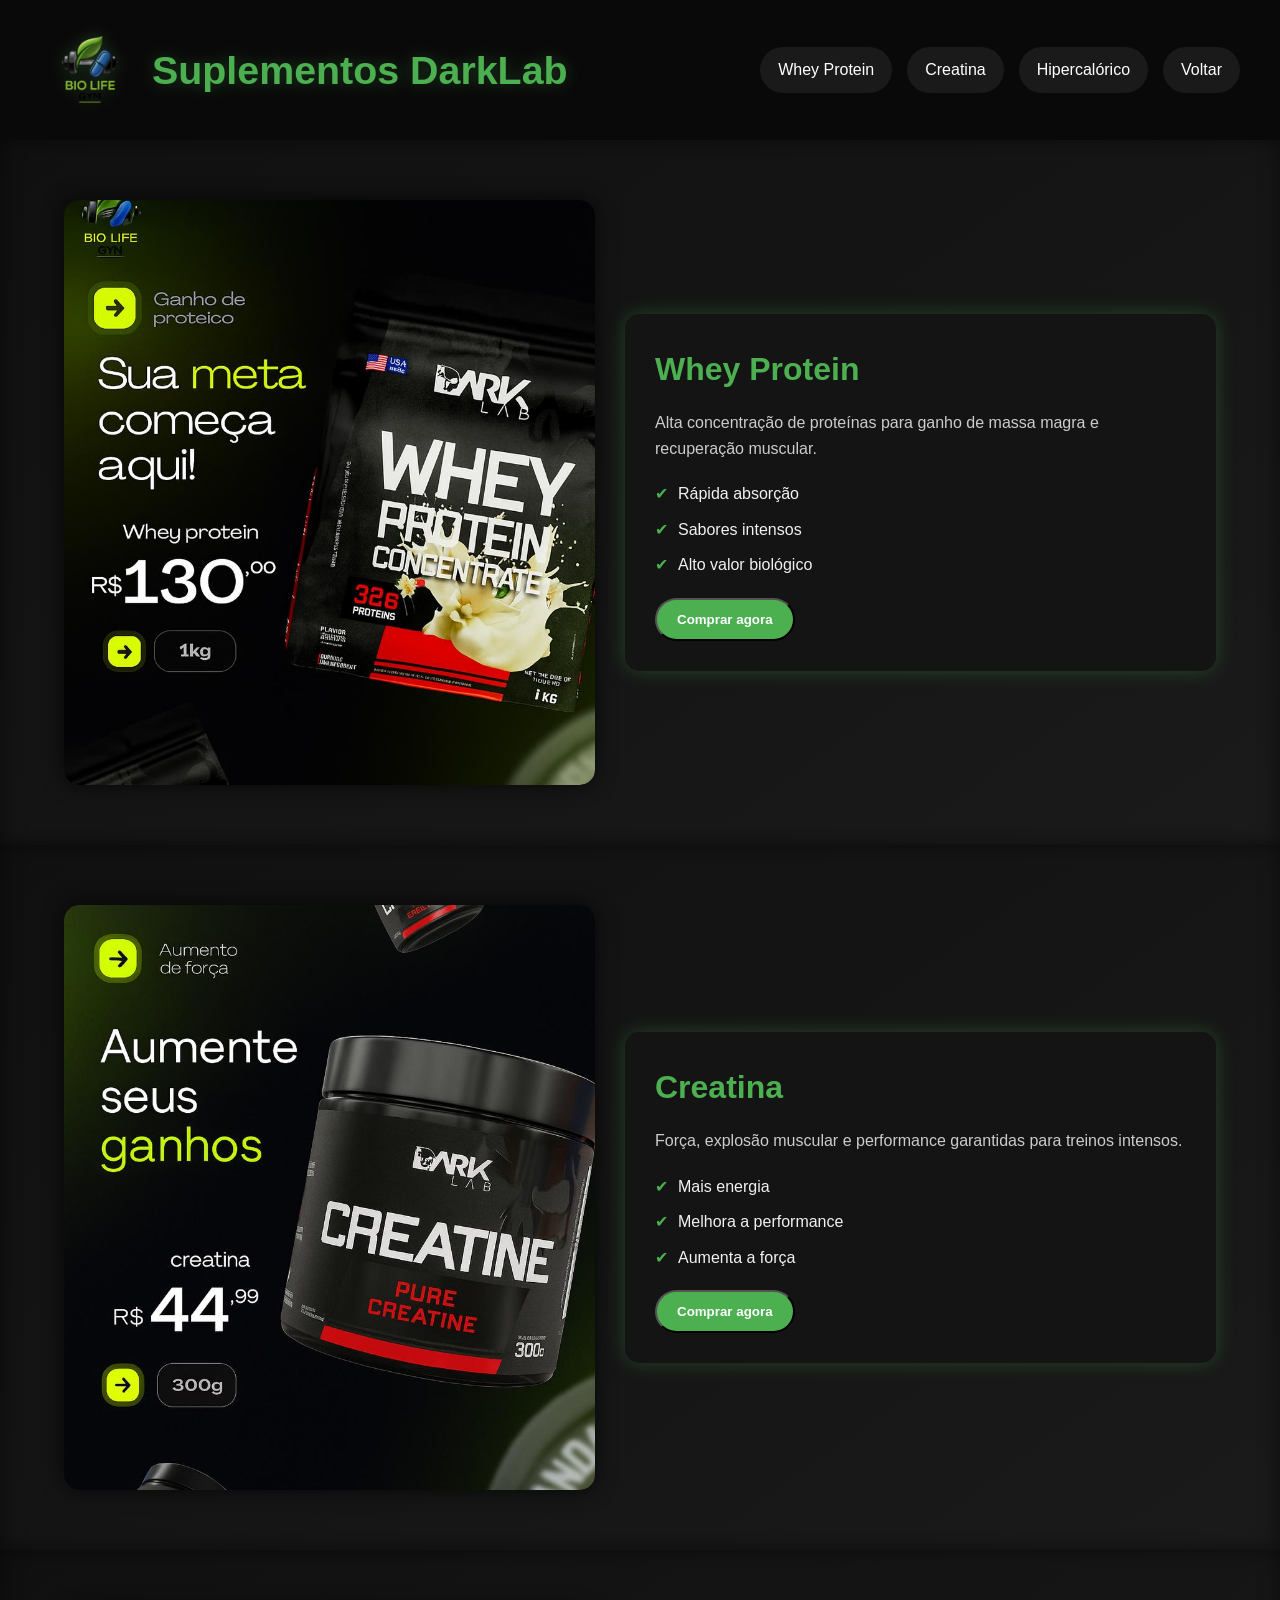
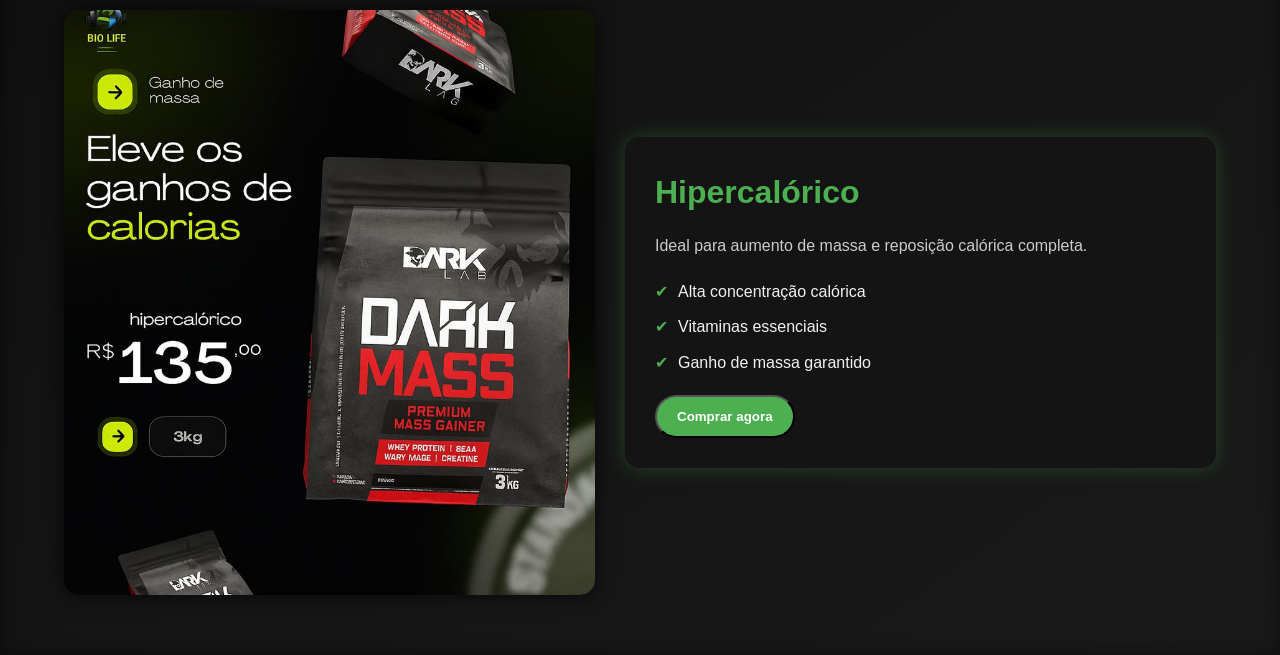
==== darklab.html @ dbda3864 "corrigindo pix" ====
<!DOCTYPE html>
<html lang="pt-BR">
<head>
  <meta charset="UTF-8">
  <meta name="viewport" content="width=device-width, initial-scale=1.0">
  <title>Suplementos DarkLab</title>
  <link rel="stylesheet" href="style.css">
  <link href="assets/img/logo.png" rel="icon" type="image/png">
  <style>
    :root {
      --primary-color: #4CAF50;
      --bg-dark: #0a0a0a;
      --text-light: #f1f1f1;
      --surface-color: #101010;
      --surface-alt: #1a1a1a;
    }

    body {
      margin: 0;
      font-family: 'Segoe UI', sans-serif;
      background: var(--bg-dark);
      color: var(--text-light);
      overflow-x: hidden;
    }

    #particles {
      position: fixed;
      top: 0;
      left: 0;
      width: 100%;
      height: 100%;
      z-index: -1;
      background: var(--bg-dark);
      overflow: hidden;
    }

    .particle {
      position: absolute;
      background: rgba(76, 175, 80, 0.4);
      border-radius: 50%;
      animation: fall linear infinite;
    }

    @keyframes fall {
      from { transform: translateY(-10vh) scale(0.8); opacity: 1; }
      to { transform: translateY(110vh) scale(0.3); opacity: 0; }
    }

    .navbar {
      text-align: center;
      padding: 20px;
      background: rgba(10,10,10,0.95);
      position: sticky;
      top: 0;
      z-index: 1000;
      backdrop-filter: blur(6px);
    }

    .navbar-content {
      display: flex;
      align-items: center;
      justify-content: space-between;
      flex-wrap: wrap;
      max-width: 1200px;
      margin: 0 auto;
    }

    .logo-area {
      display: flex;
      align-items: center;
      gap: 12px;
    }

    .logo-area img {
      height: 100px;
      width: auto;
      border-radius: 8px;
      filter: drop-shadow(0 0 8px rgba(76,175,80,0.3));
    }

    .logo-area h1 {
      font-size: 2.46rem;
      color: var(--primary-color);
      margin: 0;
      filter: drop-shadow(0 0 8px rgba(76,175,80,0.3));
    }

    .nav-buttons {
      display: flex;
      justify-content: center;
      gap: 15px;
      flex-wrap: wrap;
    }

    .nav-buttons a {
      background: var(--surface-alt);
      padding: 10px 18px;
      border-radius: 25px;
      text-decoration: none;
      color: white;
      font-weight: 500;
      transition: all 0.3s;
    }

    .nav-buttons a:hover {
      background: var(--primary-color);
      transform: scale(1.1);
    }

    .category-section {
      display: flex;
      flex-wrap: wrap;
      align-items: center;
      justify-content: center;
      gap: 30px;
      padding: 60px 5%;
      background: linear-gradient(145deg, var(--surface-color), var(--surface-alt));
      box-shadow: inset 0 0 20px rgba(0,0,0,0.5);
    }

    .category-carousel {
      flex: 1;
      min-width: 300px;
      max-width: 600px;
      position: relative;
    }

    .info-panel {
      flex: 1;
      min-width: 280px;
      background: rgba(20,20,20,0.9);
      padding: 30px;
      border-radius: 15px;
      box-shadow: 0px 0px 20px rgba(76,175,80,0.3);
      transition: 0.3s;
    }

    .info-panel:hover {
      transform: scale(1.02);
      box-shadow: 0px 0px 25px rgba(76,175,80,0.5);
    }

    .info-panel h2 {
      font-size: 2rem;
      color: var(--primary-color);
      margin-bottom: 15px;
    }

    .info-panel p {
      line-height: 1.6;
      margin-bottom: 20px;
      color: #ccc;
    }

    .features {
      list-style: none;
      padding: 0;
      margin: 0 0 20px 0;
    }

    .features li {
      margin-bottom: 10px;
      display: flex;
      align-items: center;
    }

    .features li::before {
      content: "✔";
      margin-right: 10px;
      color: var(--primary-color);
    }

    .btn {
      display: inline-block;
      padding: 12px 20px;
      background: var(--primary-color);
      color: white;
      border-radius: 25px;
      text-decoration: none;
      font-weight: bold;
      transition: 0.3s;
      cursor: pointer;
    }

    .btn:hover {
      background: #3b9a43;
      transform: scale(1.05);
    }

    .carousel-container {
      position: relative;
      width: 100%;
      overflow: hidden;
      border-radius: 15px;
      box-shadow: 0px 0px 20px rgba(0,0,0,0.7);
    }

    .carousel-track {
      display: flex;
      transition: transform 0.7s ease-in-out;
    }

    .carousel-slide {
      min-width: 100%;
      flex-shrink: 0;
    }

    .carousel-slide img {
      width: 100%;
      height: 65vh;
      object-fit: cover;
      border-radius: 15px;
    }

    .carousel-button {
      position: absolute;
      top: 50%;
      transform: translateY(-50%);
      background: rgba(0,0,0,0.6);
      color: white;
      border: none;
      font-size: 2rem;
      cursor: pointer;
      padding: 10px 15px;
      border-radius: 50%;
      z-index: 10;
      transition: 0.3s;
    }

    .carousel-button:hover {
      background: var(--primary-color);
      transform: scale(1.2);
    }

    .carousel-button.prev {
      left: 15px;
    }

    .carousel-button.next {
      right: 15px;
    }
  </style>
</head>
<body>
  <div id="particles"></div>

  <header class="navbar">
    <div class="navbar-content">
      <div class="logo-area">
        <img src="assets/img/logo.png" alt="Logo DarkLab">
        <h1>Suplementos DarkLab</h1>
      </div>
      <div class="nav-buttons">
        <a href="#whey">Whey Protein</a>
        <a href="#creatina">Creatina</a>
        <a href="#hipercalorico">Hipercalórico</a>
        <a href="index.html">Voltar</a>
      </div>
    </div>
  </header>

  <!-- Whey -->
  <section id="whey" class="category-section">
    <div class="category-carousel">
      <div class="carousel-container">
        <div class="carousel-track">
          <div class="carousel-slide"><img src="assets/img/WheyDarkLab.jpeg" alt="Whey"></div>
        </div>
      </div>
    </div>
    <div class="info-panel">
      <h2>Whey Protein</h2>
      <p>Alta concentração de proteínas para ganho de massa magra e recuperação muscular.</p>
      <ul class="features">
        <li>Rápida absorção</li>
        <li>Sabores intensos</li>
        <li>Alto valor biológico</li>
      </ul>
      <button class="btn" onclick="comprar('Whey Protein DarkLab', 'assets/img/WheyDarkLab.jpeg', 130.00)">Comprar agora</button>
    </div>
  </section>

  <!-- Creatina -->
  <section id="creatina" class="category-section">
    <div class="category-carousel">
      <div class="carousel-container">
        <div class="carousel-track">
          <div class="carousel-slide"><img src="assets/img/CreatinaDarkLab.jpeg" alt="Creatina"></div>
        </div>
      </div>
    </div>
    <div class="info-panel">
      <h2>Creatina</h2>
      <p>Força, explosão muscular e performance garantidas para treinos intensos.</p>
      <ul class="features">
        <li>Mais energia</li>
        <li>Melhora a performance</li>
        <li>Aumenta a força</li>
      </ul>
      <button class="btn" onclick="comprar('Creatina DarkLab', 'assets/img/CreatinaDarkLab.jpeg', 44.99)">Comprar agora</button>
    </div>
  </section>

  <!-- Hipercalórico -->
  <section id="hipercalorico" class="category-section">
    <div class="category-carousel">
      <div class="carousel-container">
        <div class="carousel-track">
          <div class="carousel-slide"><img src="assets/img/HipercaloricoDarkLab.jpeg" alt="Hipercalórico"></div>
        </div>
      </div>
    </div>
    <div class="info-panel">
      <h2>Hipercalórico</h2>
      <p>Ideal para aumento de massa e reposição calórica completa.</p>
      <ul class="features">
        <li>Alta concentração calórica</li>
        <li>Vitaminas essenciais</li>
        <li>Ganho de massa garantido</li>
      </ul>
      <button class="btn" onclick="comprar('Hipercalórico DarkLab', 'assets/img/HipercaloricoDarkLab.jpeg', 135.00)">Comprar agora</button>
    </div>
  </section>

  <script>
    function comprar(nome, imagem, preco) {
      const produto = { nome, imagem, preco };
      localStorage.setItem('produtoSelecionado', JSON.stringify(produto));
      window.location.href = 'pagamento.html';
    }
  </script>
</body>
</html>
---- style.css ----
/* CSS Reset and Base Styles */
* {
    margin: 0;
    padding: 0;
    box-sizing: border-box;
}

html {
    scroll-behavior: smooth;
}

:root {
    /* Light Theme Colors */
    --primary-color: #4CAF50;
    --primary-dark: #45A049;
    --secondary-color: #81C784;
    --accent-color: #FFC107;
    --bg-color: #ffffff;
    --surface-color: #f8f9fa;
    --text-primary: #212529;
    --text-secondary: #6c757d;
    --border-color: #e9ecef;
    --shadow-color: rgba(0, 0, 0, 0.1);
    --header-bg: rgba(255, 255, 255, 0.95);

    /* Transitions */
    --transition-fast: 0.2s ease;
    --transition-normal: 0.3s ease;
    --transition-slow: 0.5s ease;

    /* Spacing */
    --spacing-xs: 0.5rem;
    --spacing-sm: 1rem;
    --spacing-md: 1.5rem;
    --spacing-lg: 2rem;
    --spacing-xl: 3rem;
    --spacing-xxl: 4rem;
}

/* Dark Theme Overrides */
[data-theme="dark"] {
    --primary-color: #66BB6A;
    --primary-dark: #4CAF50;
    --secondary-color: #A5D6A7;
    --accent-color: #FFD54F;
    --bg-color: #121212;
    --surface-color: #1e1e1e;
    --text-primary: #ffffff;
    --text-secondary: #b3b3b3;
    --border-color: #333333;
    --shadow-color: rgba(0, 0, 0, 0.3);
    --header-bg: rgba(18, 18, 18, 0.95);
}

/* Tema automático SOMENTE se o usuário não tiver escolhido manualmente */
:root:not([data-theme]) {
    color-scheme: light;
}

@media (prefers-color-scheme: dark) {
    :root:not([data-theme]) {
        --primary-color: #66BB6A;
        --primary-dark: #4CAF50;
        --secondary-color: #A5D6A7;
        --accent-color: #FFD54F;
        --bg-color: #121212;
        --surface-color: #1e1e1e;
        --text-primary: #ffffff;
        --text-secondary: #b3b3b3;
        --border-color: #333333;
        --shadow-color: rgba(0, 0, 0, 0.3);
        --header-bg: rgba(18, 18, 18, 0.95);
        color-scheme: dark;
    }
}



body {
    font-family: 'Poppins', sans-serif;
    line-height: 1.6;
    color: var(--text-primary);
    background-color: var(--bg-color);
    transition: background-color var(--transition-normal), color var(--transition-normal);
}

.container {
    max-width: 1200px;
    margin: 0 auto;
    padding: 0 var(--spacing-md);
}

/* --- (todo o resto do seu CSS continua igual, usando as variáveis de cor) --- */


/* Header Styles */
.header {
    position: fixed;
    top: 0;
    left: 0;
    right: 0;
    z-index: 1000;
    background: var(--header-bg);
    backdrop-filter: blur(10px);
    border-bottom: 1px solid var(--border-color);
    transition: all var(--transition-normal);
}

.nav-container {
    display: flex;
    justify-content: space-between;
    align-items: center;
    padding: var(--spacing-sm) var(--spacing-md);
    max-width: 1200px;
    margin: 0 auto;
}

.logo {
    display: flex;
    align-items: center;
    gap: 8px; /* Espaço entre logo e texto */
}

.logo-img {
    height: 90px; /* Ajuste o tamanho da logo */
    width: auto;
    filter: drop-shadow(0 0 8px rgba(76,175,80,0.3));
}


.logo-text {
    font-size: 1.8rem;
    font-weight: 700;
    color: var(--primary-color);
    text-decoration: none;
    filter: drop-shadow(0 0 8px rgba(76,175,80,0.3));
}

.nav-menu {
    display: flex;
    list-style: none;
    gap: var(--spacing-lg);
}

.cta-button {
    background: var(--primary-color);
    color: white;
    border: none;
    padding: var(--spacing-md) var(--spacing-xl);
    border-radius: 5px;
    cursor: pointer;
    transition: all var(--transition-fast);
    text-decoration: none;
    font-weight: 500;
    filter: drop-shadow(0 0 8px rgba(76,175,80,0.3));
}

.nav-link {
    text-decoration: none;
    color: var(--text-primary);
    font-weight: 500;
    transition: color var(--transition-fast);
    position: relative;
}

.nav-link:hover {
    color: var(--primary-color);
}

.nav-link::after {
    content: '';
    position: absolute;
    bottom: -4px;
    left: 0;
    width: 0;
    height: 2px;
    background: var(--primary-color);
    transition: width var(--transition-fast);
}

.nav-link:hover::after {
    width: 100%;
}

.nav-controls {
    display: flex;
    align-items: center;
    gap: var(--spacing-sm);
}

.theme-toggle {
    background: none;
    border: 2px solid var(--border-color);
    border-radius: 50%;
    width: 40px;
    height: 40px;
    cursor: pointer;
    display: flex;
    align-items: center;
    justify-content: center;
    transition: all var(--transition-fast);
}

.theme-toggle:hover {
    border-color: var(--primary-color);
    transform: scale(1.1);
}

.theme-icon {
    font-size: 0.950rem;
    transition: transform var(--transition-fast);
}

.hamburger {
    display: none;
    flex-direction: column;
    background: none;
    border: none;
    cursor: pointer;
    padding: var(--spacing-xs);
}

.hamburger span {
    width: 25px;
    height: 3px;
    background: var(--text-primary);
    margin: 2px 0;
    transition: all var(--transition-fast);
}

/* Hero and Carousel Styles */
.hero {
    margin-top: 80px;
    height: 90vh;
    position: relative;
    overflow: hidden;
}

.carousel {
    position: relative;
    width: 100%;
    height: 100%;
    overflow: hidden;
    touch-action: pan-y;
}

.carousel-container {
  width: 100%;
  height: 100%;
  overflow: hidden;
  position: relative;
}

.carousel-track {
  display: flex;
  width: 100%;
  height: 100%;
  transition: transform 0.8s ease-in-out;
  align-items: stretch;
}

.carousel-slide {
  min-width: 100%;
  height: auto;
  flex-shrink: 0;
  position: relative;
  opacity: 1; /* 🔥 deixa todos visíveis */
  margin: 0;
}

.carousel-slide img {
  width: 100%;
  height: 100%;
  object-fit: cover;
  transition: transform 1s ease;
  display: block;
}

/* Zoom leve no slide ativo */
.carousel-slide.active img {
  transform: scale(1.05);
}



.carousel-slide.active {
    opacity: 1;
}

.carousel-slide img {
    width: 100%;
    height: 100%;
    object-fit: cover;
}

.carousel-content {
    position: absolute;
    top: 50%;
    left: 50%;
    transform: translate(-50%, -50%);
    text-align: center;
    color: white;
    z-index: 2;
    max-width: 600px;
    padding: var(--spacing-md);
}

.carousel-content::before {
    content: '';
    position: absolute;
    top: -20px;
    left: -20px;
    right: -20px;
    bottom: -20px;
    background: rgba(0, 0, 0, 0.4);
    border-radius: 20px;
    z-index: -1;
}

.carousel-content h1 {
    font-size: 3rem;
    font-weight: 700;
    margin-bottom: var(--spacing-md);
    text-shadow: 2px 2px 4px rgba(0, 0, 0, 0.5);
}

.carousel-content p {
    font-size: 1.2rem;
    margin-bottom: var(--spacing-lg);
    text-shadow: 1px 1px 2px rgba(0, 0, 0, 0.5);
}

.cta-button {
    background: var(--primary-color);
    color: white;
    border: none;
    padding: var(--spacing-md) var(--spacing-xl);
    font-size: 1.1rem;
    font-weight: 600;
    border-radius: 50px;
    cursor: pointer;
    transition: all var(--transition-fast);
    text-transform: uppercase;
    letter-spacing: 0.5px;
}

.cta-button:hover {
    background: var(--primary-dark);
    transform: translateY(-2px);
    box-shadow: 0 8px 20px rgba(76, 175, 80, 0.3);
}

.carousel-button {
    position: absolute;
    top: 50%;
    transform: translateY(-50%);
    background: rgba(255, 255, 255, 0.2);
    color: white;
    border: none;
    width: 50px;
    height: 50px;
    border-radius: 50%;
    font-size: 1.5rem;
    cursor: pointer;
    transition: all var(--transition-fast);
    backdrop-filter: blur(10px);
}

.carousel-button:hover {
    background: rgba(255, 255, 255, 0.3);
    transform: translateY(-50%) scale(1.1);
}

.carousel-button.prev {
    left: var(--spacing-lg);
}

.carousel-button.next {
    right: var(--spacing-lg);
}

.carousel-indicators {
    position: absolute;
    bottom: var(--spacing-lg);
    left: 50%;
    transform: translateX(-50%);
    display: flex;
    gap: var(--spacing-sm);
}

.indicator {
    width: 12px;
    height: 12px;
    border-radius: 50%;
    background: rgba(255, 255, 255, 0.5);
    cursor: pointer;
    transition: all var(--transition-fast);
}

.indicator.active {
    background: white;
    transform: scale(1.2);
}

/* Section Styles */
section {
    padding: var(--spacing-xxl) 0;
}

.section-title {
    text-align: center;
    font-size: 2.5rem;
    font-weight: 700;
    margin-bottom: var(--spacing-xl);
    color: var(--text-primary);
    position: relative;
}

.section-title::after {
    content: '';
    position: absolute;
    bottom: -10px;
    left: 50%;
    transform: translateX(-50%);
    width: 80px;
    height: 4px;
    background: var(--primary-color);
    border-radius: 2px;
}

/* About Section */
.about {
    background: var(--surface-color);
}

.about-grid {
    display: grid;
    grid-template-columns: 1fr 1fr;
    gap: var(--spacing-xl);
}

.about-card {
    background: var(--bg-color);
    padding: var(--spacing-xl);
    border-radius: 15px;
    box-shadow: 0 5px 20px var(--shadow-color);
    transition: transform var(--transition-normal);
}

.about-card:hover {
    transform: translateY(-5px);
}

.about-card h3 {
    font-size: 1.5rem;
    font-weight: 600;
    margin-bottom: var(--spacing-md);
    color: var(--primary-color);
}

.about-card p {
    margin-bottom: var(--spacing-md);
    color: var(--text-secondary);
    line-height: 1.8;
}

.about-card ul {
    list-style: none;
}

.about-card li {
    margin-bottom: var(--spacing-xs);
    color: var(--text-secondary);
}

/* Products Section */
.products-grid {
    display: grid;
    grid-template-columns: repeat(auto-fit, minmax(280px, 1fr));
    gap: var(--spacing-lg);
}

.product-card {
    background: var(--surface-color);
    border-radius: 15px;
    overflow: hidden;
    box-shadow: 0 5px 20px var(--shadow-color);
    transition: all var(--transition-normal);
}

.product-card:hover {
    transform: translateY(-10px);
    box-shadow: 0 15px 40px var(--shadow-color);
}

.product-image {
    position: relative;
    height: 200px;
    overflow: hidden;
}

.product-image img {
    width: 100%;
    height: 100%;
    object-fit: cover;
    transition: transform var(--transition-normal);
}

.product-card:hover .product-image img {
    transform: scale(1.05);
}

.product-info {
    padding: var(--spacing-md);
}

.product-info h3 {
    font-size: 1.3rem;
    font-weight: 600;
    margin-bottom: var(--spacing-sm);
    color: var(--text-primary);
}

.product-info p {
    color: var(--text-secondary);
    margin-bottom: var(--spacing-md);
    line-height: 1.6;
}

.product-price {
    font-size: 1.4rem;
    font-weight: 700;
    color: var(--primary-color);
    margin-bottom: var(--spacing-md);
}

.product-button {
    display: inline-block;
    padding: 10px 20px;
    background-color: var(--primary-color);
    color: #fff;
    border: none;
    border-radius: 5px;
    text-decoration: none;
    text-align: center;
    transition: background-color 0.3s ease;
}

.product-button:hover {
    background-color: var(--primary-color-dark);
}

/* Contact Section */
.contact {
    background: var(--surface-color);
}

.contact-content {
    display: grid;
    grid-template-columns: 1fr 1fr;
    gap: var(--spacing-xl);
    align-items: start;
}

.contact-info h3,
.social-links h3 {
    font-size: 1.5rem;
    font-weight: 600;
    margin-bottom: var(--spacing-md);
    color: var(--primary-color);
}

.contact-info p {
    color: var(--text-secondary);
    margin-bottom: var(--spacing-lg);
    line-height: 1.8;
}

.contact-methods {
    display: flex;
    flex-direction: column;
    gap: var(--spacing-md);
}

.contact-method {
    display: flex;
    align-items: center;
    gap: var(--spacing-sm);
    padding: var(--spacing-sm);
    background: var(--bg-color);
    border-radius: 8px;
    border: 1px solid var(--border-color);
}

.contact-icon {
    font-size: 1.2rem;
}

.social-icons {
    display: flex;
    flex-direction: column;
    gap: var(--spacing-md);
}

.social-link {
    display: flex;
    align-items: center;
    gap: var(--spacing-sm);
    padding: var(--spacing-md);
    background: var(--bg-color);
    border-radius: 10px;
    text-decoration: none;
    color: var(--text-primary);
    border: 1px solid var(--border-color);
    transition: all var(--transition-fast);
}

.social-link:hover {
    transform: translateX(5px);
    box-shadow: 0 5px 15px var(--shadow-color);
}

.social-link.whatsapp:hover {
    border-color: #25D366;
    background: rgba(37, 211, 102, 0.1);
}

.social-link.instagram:hover {
    border-color: #E4405F;
    background: rgba(228, 64, 95, 0.1);
}

.social-link.facebook:hover {
    border-color: #1877F2;
    background: rgba(24, 119, 242, 0.1);
}

.social-icon {
    font-size: 1.5rem;
}

/* Footer */
.footer {
    background: var(--text-primary);
    color: var(--bg-color);
    padding: var(--spacing-xl) 0 var(--spacing-md) 0;
}

.footer-content {
    display: grid;
    grid-template-columns: 1fr 1fr;
    gap: var(--spacing-xl);
    margin-bottom: var(--spacing-lg);
}

.footer-brand .logo-text {
    color: var(--primary-color);
    font-size: 1.5rem;
    margin-bottom: var(--spacing-sm);
    display: block;
}

.footer-brand p {
    color: #b3b3b3;
    line-height: 1.6;
}

.footer-links {
    display: grid;
    grid-template-columns: 1fr 1fr;
    gap: var(--spacing-lg);
}

.footer-column h4 {
    font-weight: 600;
    margin-bottom: var(--spacing-md);
    color: var(--primary-color);
}

.footer-column a {
    display: block;
    color: #b3b3b3;
    text-decoration: none;
    margin-bottom: var(--spacing-xs);
    transition: color var(--transition-fast);
}

.footer-column a:hover {
    color: var(--primary-color);
}

.footer-bottom {
    border-top: 1px solid #333;
    padding-top: var(--spacing-md);
    text-align: center;
    color: #b3b3b3;
}

/* Responsive Design */
@media (max-width: 768px) {
    .nav-menu {
        position: fixed;
        top: 80px;
        left: -100%;
        width: 100%;
        height: calc(100vh - 80px);
        background: var(--header-bg);
        flex-direction: column;
        justify-content: flex-start;
        align-items: center;
        padding-top: var(--spacing-xl);
        transition: left var(--transition-normal);
        backdrop-filter: blur(10px);
    }

    .nav-menu.active {
        left: 0;
    }

    .hamburger {
        display: flex;
    }

    .hamburger.active span:nth-child(1) {
        transform: rotate(45deg) translate(5px, 5px);
    }

    .hamburger.active span:nth-child(2) {
        opacity: 0;
    }

    .hamburger.active span:nth-child(3) {
        transform: rotate(-45deg) translate(7px, -6px);
    }

    .carousel-content h1 {
        font-size: 2rem;
    }

    .carousel-content p {
        font-size: 1rem;
    }

    .carousel-button {
        width: 40px;
        height: 40px;
        font-size: 1.2rem;
    }

    .carousel-button.prev {
        left: var(--spacing-sm);
    }

    .carousel-button.next {
        right: var(--spacing-sm);
    }

    .about-grid {
        grid-template-columns: 1fr;
        gap: var(--spacing-lg);
    }

    .contact-content {
        grid-template-columns: 1fr;
        gap: var(--spacing-lg);
    }

    .footer-content {
        grid-template-columns: 1fr;
        text-align: center;
    }

    .footer-links {
        grid-template-columns: 1fr 1fr;
    }

    .social-icons {
        flex-direction: row;
        flex-wrap: wrap;
        justify-content: center;
    }

    .section-title {
        font-size: 2rem;
    }
}

@media (max-width: 480px) {
    .products-grid {
        grid-template-columns: 1fr;
    }

    .carousel-content h1 {
        font-size: 1.5rem;
    }

    .nav-container {
        padding: var(--spacing-sm);
    }

    .logo-text {
        font-size: 1.5rem;
    }

    .hero {
        height: 70vh;
    }

    section {
        padding: var(--spacing-lg) 0;
    }

    .footer-links {
        grid-template-columns: 1fr;
        text-align: center;
    }
}

/* Smooth Scrolling */
html {
    scroll-behavior: smooth;
}

/* Custom Scrollbar */
::-webkit-scrollbar {
    width: 8px;
}

::-webkit-scrollbar-track {
    background: var(--surface-color);
}

::-webkit-scrollbar-thumb {
    background: var(--primary-color);
    border-radius: 4px;
}

::-webkit-scrollbar-thumb:hover {
    background: var(--primary-dark);
}

/* Animation Classes */
.fade-in {
    opacity: 0;
    transform: translateY(30px);
    transition: all var(--transition-slow);
}

.fade-in.visible {
    opacity: 1;
    transform: translateY(0);
}

/* Loading Animation */
@keyframes pulse {
    0%, 100% {
        opacity: 1;
    }
    50% {
        opacity: 0.5;
    }
}

.loading {
    animation: pulse 2s cubic-bezier(0.4, 0, 0.6, 1) infinite;
}

/* High Contrast Mode Support */
@media (prefers-contrast: high) {
    :root {
        --shadow-color: rgba(0, 0, 0, 0.3);
        --border-color: #666666;
    }
    
    [data-theme="dark"] {
        --shadow-color: rgba(255, 255, 255, 0.2);
        --border-color: #999999;
    }
}

/* Reduced Motion Support */
@media (prefers-reduced-motion: reduce) {
    *,
    *::before,
    *::after {
        animation-duration: 0.01ms !important;
        animation-iteration-count: 1 !important;
        transition-duration: 0.01ms !important;
    }
    
    html {
        scroll-behavior: auto;
    }
}

.product-button.disabled {
  background-color: #555;
  cursor: not-allowed;
  opacity: 0.7;
  border: none;
}

.product-button.disabled:hover {
  transform: none;
  background-color: #555;
}

/* ===== MATRIX BACKGROUND ===== */
#loader {
    position: fixed;
    inset: 0;
    background: black;
    z-index: 9999;
    overflow: hidden;
    display: flex;
    align-items: center;
    justify-content: center;
}

/* canvas full */
#matrix {
    position: absolute;
    width: 100%;
    height: 100%;
    z-index: 1;
}

/* conteúdo acima */
.loader-content {
    position: relative;
    z-index: 2;
    text-align: center;
    color: #00ff88;
    font-family: monospace;
}

/* glitch mais pesado */
.loader-title {
    font-size: 2rem;
    margin-bottom: 10px;
    animation: glitch 0.4s infinite;
}

@keyframes glitch {
    0% { transform: translate(0); }
    25% { transform: translate(2px, -2px); }
    50% { transform: translate(-2px, 2px); }
    75% { transform: translate(2px, 2px); }
    100% { transform: translate(0); }
}

.loader-logo {
    width: 130px;
    height: 130px;
    margin-bottom: 10px;
    filter: drop-shadow(0 0 10px #02d371);
}

.loader-bar {
    width: 220px;
    height: 4px;
    background: #111;
    margin: 10px auto;
}

.loader-progress {
    height: 100%;
    width: 0%;
    background: #02552e;
    box-shadow: 0 0 10px #003f22;
}

#loader-percent {
    font-size: 1rem;
}

.loader-sub {
    font-size: 0.8rem;
    opacity: 0.7;
    margin-top: 5px;
}

/* scan line */
#loader::after {
    content: '';
    position: absolute;
    width: 100%;
    height: 2px;
    background: #028347;
    top: 0;
    animation: scan 2s linear infinite;
}

@keyframes scan {
    0% { top: 0; }
    100% { top: 100%; }
}

#loader.hidden {
    opacity: 0;
    visibility: hidden;
    transition: 0.8s;
}


.page-transition.active {
    opacity: 1;
}

/* container da transição */


.page-slide.active {
    transform: translateX(0%);
}
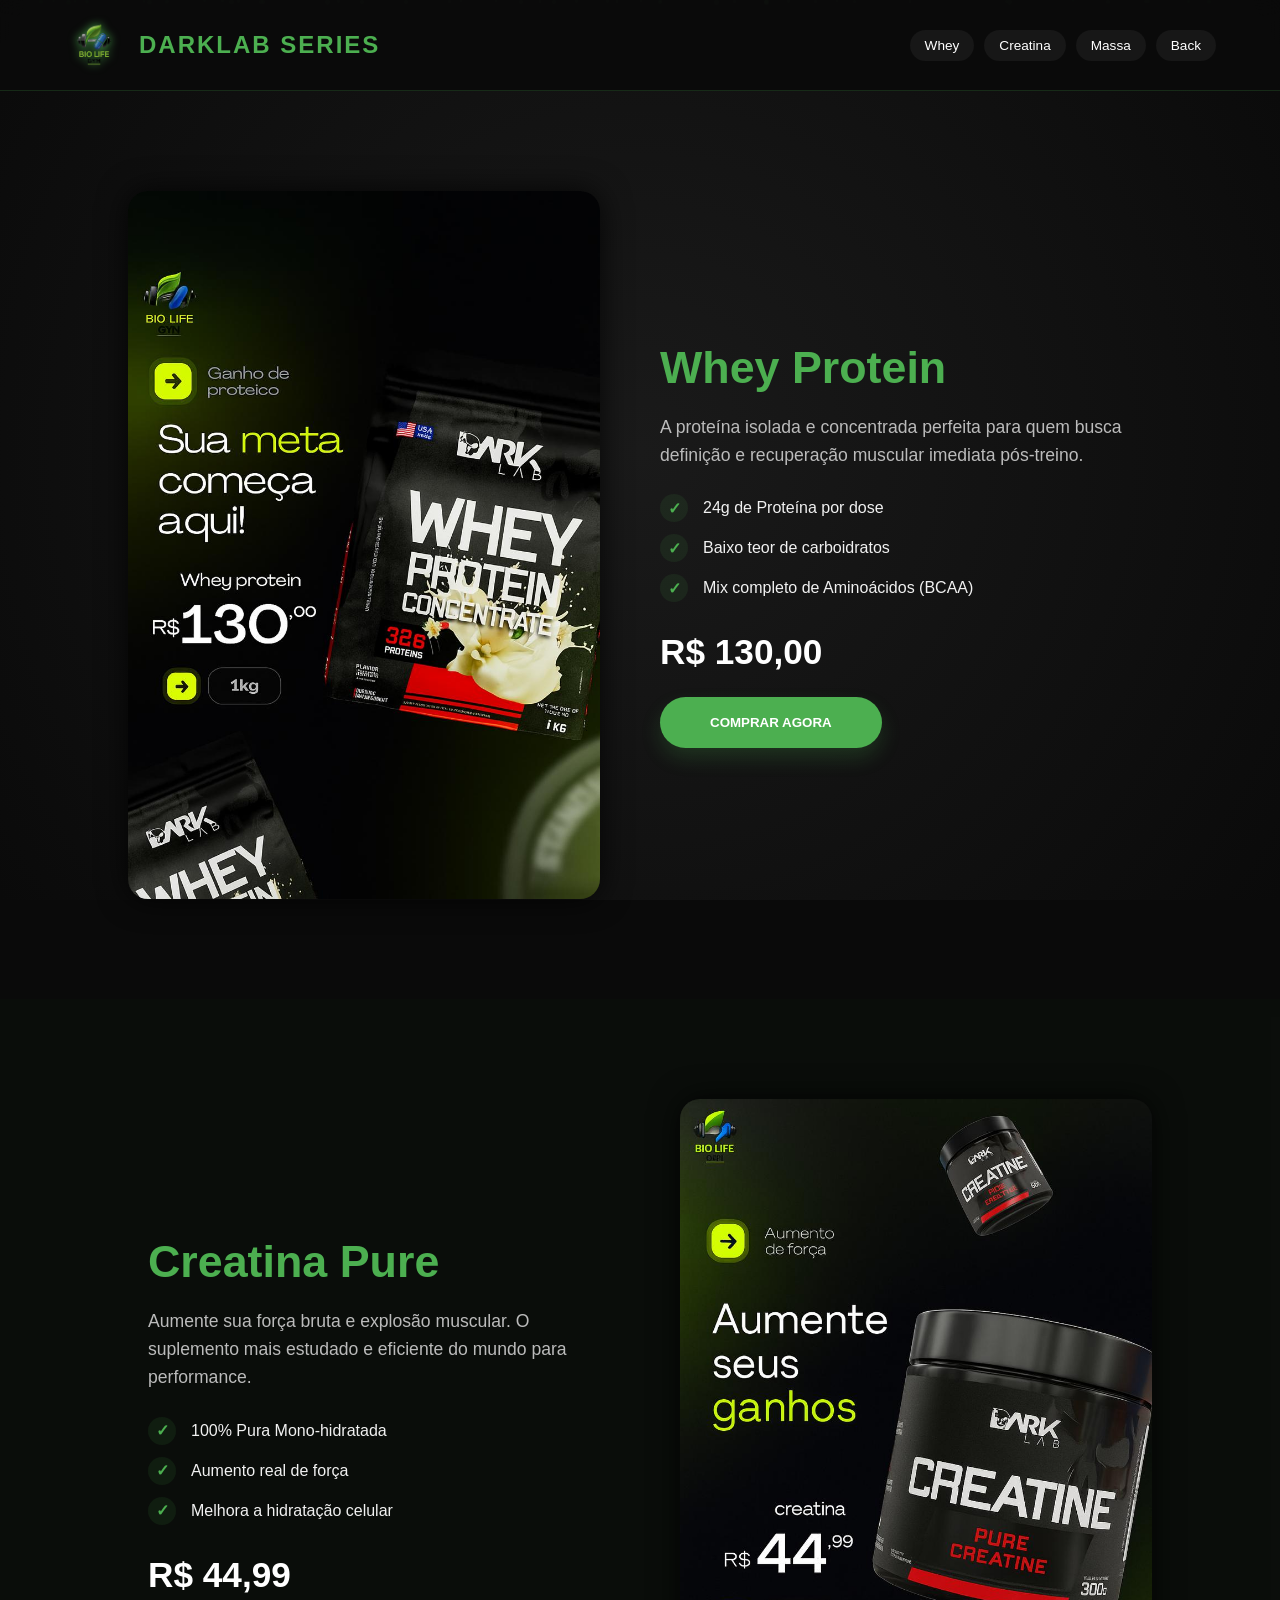
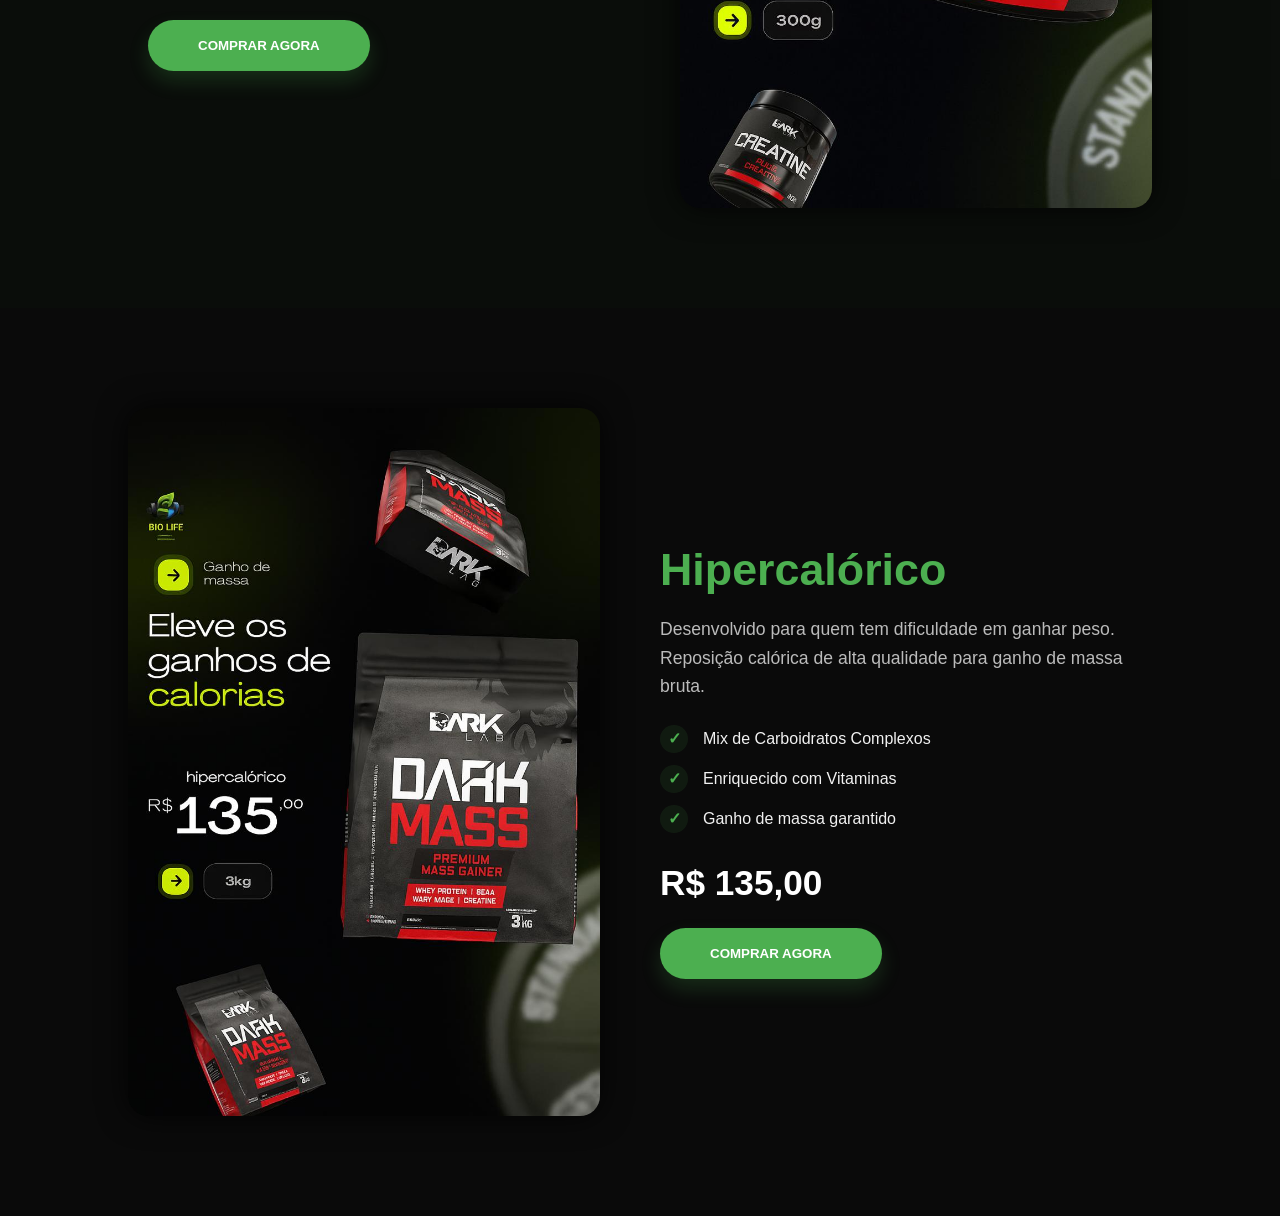
==== commit 013e834b: "qrcodes-fix" ====
--- a/darklab.html
+++ b/darklab.html
@@ -3,8 +3,7 @@
 <head>
   <meta charset="UTF-8">
   <meta name="viewport" content="width=device-width, initial-scale=1.0">
-  <title>Suplementos DarkLab</title>
-  <link rel="stylesheet" href="style.css">
+  <title>Suplementos DarkLab | BioLife</title>
   <link href="assets/img/logo.png" rel="icon" type="image/png">
   <style>
     :root {
@@ -15,52 +14,54 @@
       --surface-alt: #1a1a1a;
     }
 
+    * { margin: 0; padding: 0; box-sizing: border-box; }
+
     body {
-      margin: 0;
-      font-family: 'Segoe UI', sans-serif;
+      font-family: 'Segoe UI', Arial, sans-serif;
       background: var(--bg-dark);
       color: var(--text-light);
       overflow-x: hidden;
-    }
-
+      scroll-behavior: smooth;
+    }
+
+    /* Fundo de Partículas */
     #particles {
       position: fixed;
-      top: 0;
-      left: 0;
-      width: 100%;
-      height: 100%;
+      top: 0; left: 0;
+      width: 100%; height: 100%;
       z-index: -1;
-      background: var(--bg-dark);
-      overflow: hidden;
+      background: radial-gradient(circle at center, #1a1a1a 0%, #0a0a0a 100%);
     }
 
     .particle {
       position: absolute;
-      background: rgba(76, 175, 80, 0.4);
+      background: var(--primary-color);
       border-radius: 50%;
-      animation: fall linear infinite;
-    }
-
-    @keyframes fall {
-      from { transform: translateY(-10vh) scale(0.8); opacity: 1; }
-      to { transform: translateY(110vh) scale(0.3); opacity: 0; }
-    }
-
+      opacity: 0.3;
+      pointer-events: none;
+      animation: move linear infinite;
+    }
+
+    @keyframes move {
+      from { transform: translateY(100vh); }
+      to { transform: translateY(-10vh); }
+    }
+
+    /* Navbar - Mantendo o estilo do PC */
     .navbar {
-      text-align: center;
-      padding: 20px;
-      background: rgba(10,10,10,0.95);
+      padding: 15px 5%;
+      background: rgba(10, 10, 10, 0.9);
       position: sticky;
       top: 0;
       z-index: 1000;
-      backdrop-filter: blur(6px);
+      backdrop-filter: blur(10px);
+      border-bottom: 1px solid rgba(76, 175, 80, 0.2);
     }
 
     .navbar-content {
       display: flex;
       align-items: center;
       justify-content: space-between;
-      flex-wrap: wrap;
       max-width: 1200px;
       margin: 0 auto;
     }
@@ -68,176 +69,174 @@
     .logo-area {
       display: flex;
       align-items: center;
-      gap: 12px;
+      gap: 15px;
     }
 
     .logo-area img {
-      height: 100px;
-      width: auto;
-      border-radius: 8px;
-      filter: drop-shadow(0 0 8px rgba(76,175,80,0.3));
+      height: 60px;
+      filter: drop-shadow(0 0 5px var(--primary-color));
     }
 
     .logo-area h1 {
-      font-size: 2.46rem;
+      font-size: 1.5rem;
       color: var(--primary-color);
-      margin: 0;
-      filter: drop-shadow(0 0 8px rgba(76,175,80,0.3));
-    }
-
-    .nav-buttons {
-      display: flex;
-      justify-content: center;
-      gap: 15px;
-      flex-wrap: wrap;
-    }
+      text-transform: uppercase;
+      letter-spacing: 2px;
+    }
+
+    .nav-buttons { display: flex; gap: 10px; }
 
     .nav-buttons a {
-      background: var(--surface-alt);
-      padding: 10px 18px;
-      border-radius: 25px;
       text-decoration: none;
       color: white;
-      font-weight: 500;
-      transition: all 0.3s;
+      font-size: 0.85rem;
+      padding: 8px 15px;
+      border-radius: 20px;
+      transition: 0.3s;
+      background: rgba(255,255,255,0.05);
     }
 
     .nav-buttons a:hover {
       background: var(--primary-color);
-      transform: scale(1.1);
-    }
-
+      color: black;
+      font-weight: bold;
+    }
+
+    /* MECÂNICA DE SURGIR (REVEAL) */
+    .reveal {
+      opacity: 0;
+      transform: translateY(80px);
+      transition: all 1s ease-out;
+    }
+
+    .reveal.active {
+      opacity: 1;
+      transform: translateY(0);
+    }
+
+    /* Seções de Produtos */
     .category-section {
       display: flex;
       flex-wrap: wrap;
       align-items: center;
       justify-content: center;
-      gap: 30px;
-      padding: 60px 5%;
-      background: linear-gradient(145deg, var(--surface-color), var(--surface-alt));
-      box-shadow: inset 0 0 20px rgba(0,0,0,0.5);
+      gap: 40px;
+      padding: 100px 10%;
+      min-height: 95vh; /* Volta a ocupar quase a tela toda no PC */
+    }
+
+    .category-section:nth-child(even) {
+      flex-direction: row-reverse;
+      background: rgba(76, 175, 80, 0.02);
     }
 
     .category-carousel {
       flex: 1;
       min-width: 300px;
-      max-width: 600px;
-      position: relative;
+      max-width: 500px;
+    }
+
+    .carousel-container {
+      border-radius: 20px;
+      overflow: hidden;
+      box-shadow: 0 0 30px rgba(0,0,0,0.8);
+      transition: 0.5s;
+    }
+
+    .carousel-container img {
+      width: 100%;
+      display: block;
+      transition: transform 0.5s cubic-bezier(0.175, 0.885, 0.32, 1.275); 
+    }
+
+    /* MECÂNICA DE TOMBAR (SÓ NO PC) */
+    @media (hover: hover) {
+      .carousel-container:hover img {
+        transform: rotate(-6deg) scale(1.1); /* Tombo mais agressivo no PC */
+      }
+      .category-section:nth-child(even) .carousel-container:hover img {
+        transform: rotate(6deg) scale(1.1);
+      }
     }
 
     .info-panel {
       flex: 1;
-      min-width: 280px;
-      background: rgba(20,20,20,0.9);
-      padding: 30px;
-      border-radius: 15px;
-      box-shadow: 0px 0px 20px rgba(76,175,80,0.3);
-      transition: 0.3s;
-    }
-
-    .info-panel:hover {
-      transform: scale(1.02);
-      box-shadow: 0px 0px 25px rgba(76,175,80,0.5);
+      min-width: 300px;
+      padding: 20px;
     }
 
     .info-panel h2 {
-      font-size: 2rem;
+      font-size: 2.8rem; /* Títulos grandes de volta */
       color: var(--primary-color);
-      margin-bottom: 15px;
+      margin-bottom: 20px;
     }
 
     .info-panel p {
+      font-size: 1.1rem;
+      color: #bbb;
+      margin-bottom: 25px;
       line-height: 1.6;
-      margin-bottom: 20px;
-      color: #ccc;
     }
 
     .features {
       list-style: none;
-      padding: 0;
-      margin: 0 0 20px 0;
+      margin-bottom: 30px;
     }
 
     .features li {
-      margin-bottom: 10px;
+      margin-bottom: 12px;
       display: flex;
       align-items: center;
     }
 
     .features li::before {
-      content: "✔";
-      margin-right: 10px;
+      content: "✓";
+      margin-right: 15px;
       color: var(--primary-color);
+      font-weight: bold;
+      background: rgba(76, 175, 80, 0.1);
+      width: 28px; height: 28px;
+      display: flex; align-items: center; justify-content: center;
+      border-radius: 50%;
+    }
+
+    .price-tag {
+      font-size: 2.2rem;
+      font-weight: bold;
+      margin-bottom: 25px;
+      color: #fff;
+      display: block;
     }
 
     .btn {
       display: inline-block;
-      padding: 12px 20px;
+      padding: 18px 50px;
       background: var(--primary-color);
       color: white;
-      border-radius: 25px;
+      border-radius: 50px;
       text-decoration: none;
       font-weight: bold;
+      text-transform: uppercase;
+      border: none;
+      cursor: pointer;
       transition: 0.3s;
-      cursor: pointer;
+      box-shadow: 0 10px 20px rgba(76, 175, 80, 0.2);
     }
 
     .btn:hover {
-      background: #3b9a43;
-      transform: scale(1.05);
-    }
-
-    .carousel-container {
-      position: relative;
-      width: 100%;
-      overflow: hidden;
-      border-radius: 15px;
-      box-shadow: 0px 0px 20px rgba(0,0,0,0.7);
-    }
-
-    .carousel-track {
-      display: flex;
-      transition: transform 0.7s ease-in-out;
-    }
-
-    .carousel-slide {
-      min-width: 100%;
-      flex-shrink: 0;
-    }
-
-    .carousel-slide img {
-      width: 100%;
-      height: 65vh;
-      object-fit: cover;
-      border-radius: 15px;
-    }
-
-    .carousel-button {
-      position: absolute;
-      top: 50%;
-      transform: translateY(-50%);
-      background: rgba(0,0,0,0.6);
-      color: white;
-      border: none;
-      font-size: 2rem;
-      cursor: pointer;
-      padding: 10px 15px;
-      border-radius: 50%;
-      z-index: 10;
-      transition: 0.3s;
-    }
-
-    .carousel-button:hover {
-      background: var(--primary-color);
-      transform: scale(1.2);
-    }
-
-    .carousel-button.prev {
-      left: 15px;
-    }
-
-    .carousel-button.next {
-      right: 15px;
+      background: #45a049;
+      transform: translateY(-3px);
+      box-shadow: 0 15px 25px rgba(76, 175, 80, 0.4);
+    }
+
+    /* APENAS O QUE MUDA NO MOBILE */
+    @media (max-width: 768px) {
+      .category-section { padding: 60px 5%; text-align: center; min-height: auto; }
+      .category-section:nth-child(even) { flex-direction: column; }
+      .info-panel h2 { font-size: 2rem; }
+      .features li { justify-content: center; }
+      .btn { width: 100%; }
+      .logo-area h1 { font-size: 1.1rem; }
     }
   </style>
 </head>
@@ -247,87 +246,103 @@
   <header class="navbar">
     <div class="navbar-content">
       <div class="logo-area">
-        <img src="assets/img/logo.png" alt="Logo DarkLab">
-        <h1>Suplementos DarkLab</h1>
+        <img src="assets/img/logo.png" alt="Logo BioLife">
+        <h1>DarkLab Series</h1>
       </div>
-      <div class="nav-buttons">
-        <a href="#whey">Whey Protein</a>
+      <nav class="nav-buttons">
+        <a href="#whey">Whey</a>
         <a href="#creatina">Creatina</a>
-        <a href="#hipercalorico">Hipercalórico</a>
-        <a href="index.html">Voltar</a>
-      </div>
+        <a href="#hipercalorico">Massa</a>
+        <a href="index.html">Back</a>
+      </nav>
     </div>
   </header>
 
-  <!-- Whey -->
-  <section id="whey" class="category-section">
+  <section id="whey" class="category-section reveal">
     <div class="category-carousel">
       <div class="carousel-container">
-        <div class="carousel-track">
-          <div class="carousel-slide"><img src="assets/img/WheyDarkLab.jpeg" alt="Whey"></div>
-        </div>
+        <img src="assets/img/WheyDarkLab.jpeg" alt="Whey Protein">
       </div>
     </div>
     <div class="info-panel">
       <h2>Whey Protein</h2>
-      <p>Alta concentração de proteínas para ganho de massa magra e recuperação muscular.</p>
+      <p>A proteína isolada e concentrada perfeita para quem busca definição e recuperação muscular imediata pós-treino.</p>
       <ul class="features">
-        <li>Rápida absorção</li>
-        <li>Sabores intensos</li>
-        <li>Alto valor biológico</li>
+        <li>24g de Proteína por dose</li>
+        <li>Baixo teor de carboidratos</li>
+        <li>Mix completo de Aminoácidos (BCAA)</li>
       </ul>
-      <button class="btn" onclick="comprar('Whey Protein DarkLab', 'assets/img/WheyDarkLab.jpeg', 130.00)">Comprar agora</button>
+      <span class="price-tag">R$ 130,00</span>
+      <button class="btn" onclick="comprar('Whey Protein DarkLab', 'assets/img/WheyDarkLab.jpeg', 130.00)">Comprar Agora</button>
     </div>
   </section>
 
-  <!-- Creatina -->
-  <section id="creatina" class="category-section">
+  <section id="creatina" class="category-section reveal">
     <div class="category-carousel">
       <div class="carousel-container">
-        <div class="carousel-track">
-          <div class="carousel-slide"><img src="assets/img/CreatinaDarkLab.jpeg" alt="Creatina"></div>
-        </div>
+        <img src="assets/img/CreatinaDarkLab.jpeg" alt="Creatina">
       </div>
     </div>
     <div class="info-panel">
-      <h2>Creatina</h2>
-      <p>Força, explosão muscular e performance garantidas para treinos intensos.</p>
+      <h2>Creatina Pure</h2>
+      <p>Aumente sua força bruta e explosão muscular. O suplemento mais estudado e eficiente do mundo para performance.</p>
       <ul class="features">
-        <li>Mais energia</li>
-        <li>Melhora a performance</li>
-        <li>Aumenta a força</li>
+        <li>100% Pura Mono-hidratada</li>
+        <li>Aumento real de força</li>
+        <li>Melhora a hidratação celular</li>
       </ul>
-      <button class="btn" onclick="comprar('Creatina DarkLab', 'assets/img/CreatinaDarkLab.jpeg', 44.99)">Comprar agora</button>
+      <span class="price-tag">R$ 44,99</span>
+      <button class="btn" onclick="comprar('Creatina DarkLab', 'assets/img/CreatinaDarkLab.jpeg', 44.99)">Comprar Agora</button>
     </div>
   </section>
 
-  <!-- Hipercalórico -->
-  <section id="hipercalorico" class="category-section">
+  <section id="hipercalorico" class="category-section reveal">
     <div class="category-carousel">
       <div class="carousel-container">
-        <div class="carousel-track">
-          <div class="carousel-slide"><img src="assets/img/HipercaloricoDarkLab.jpeg" alt="Hipercalórico"></div>
-        </div>
+        <img src="assets/img/HipercaloricoDarkLab.jpeg" alt="Hipercalórico">
       </div>
     </div>
     <div class="info-panel">
       <h2>Hipercalórico</h2>
-      <p>Ideal para aumento de massa e reposição calórica completa.</p>
+      <p>Desenvolvido para quem tem dificuldade em ganhar peso. Reposição calórica de alta qualidade para ganho de massa bruta.</p>
       <ul class="features">
-        <li>Alta concentração calórica</li>
-        <li>Vitaminas essenciais</li>
+        <li>Mix de Carboidratos Complexos</li>
+        <li>Enriquecido com Vitaminas</li>
         <li>Ganho de massa garantido</li>
       </ul>
-      <button class="btn" onclick="comprar('Hipercalórico DarkLab', 'assets/img/HipercaloricoDarkLab.jpeg', 135.00)">Comprar agora</button>
+      <span class="price-tag">R$ 135,00</span>
+      <button class="btn" onclick="comprar('Hipercalórico DarkLab', 'assets/img/HipercaloricoDarkLab.jpeg', 135.00)">Comprar Agora</button>
     </div>
   </section>
 
   <script>
+    const particlesContainer = document.getElementById('particles');
+    for (let i = 0; i < 50; i++) {
+      const p = document.createElement('div');
+      p.className = 'particle';
+      const size = Math.random() * 3 + 2 + 'px';
+      p.style.width = size; p.style.height = size;
+      p.style.left = Math.random() * 100 + 'vw';
+      p.style.animationDuration = Math.random() * 3 + 2 + 's';
+      p.style.animationDelay = Math.random() * 5 + 's';
+      particlesContainer.appendChild(p);
+    }
+
+    const observer = new IntersectionObserver((entries) => {
+      entries.forEach(entry => {
+        if (entry.isIntersecting) {
+          entry.target.classList.add('active');
+        }
+      });
+    }, { threshold: 0.15 });
+
+    document.querySelectorAll('.reveal').forEach(el => observer.observe(el));
+
     function comprar(nome, imagem, preco) {
-      const produto = { nome, imagem, preco };
+      const produto = { nome, imagem, preco: parseFloat(preco) };
       localStorage.setItem('produtoSelecionado', JSON.stringify(produto));
       window.location.href = 'pagamento.html';
     }
   </script>
 </body>
-</html>
+</html>
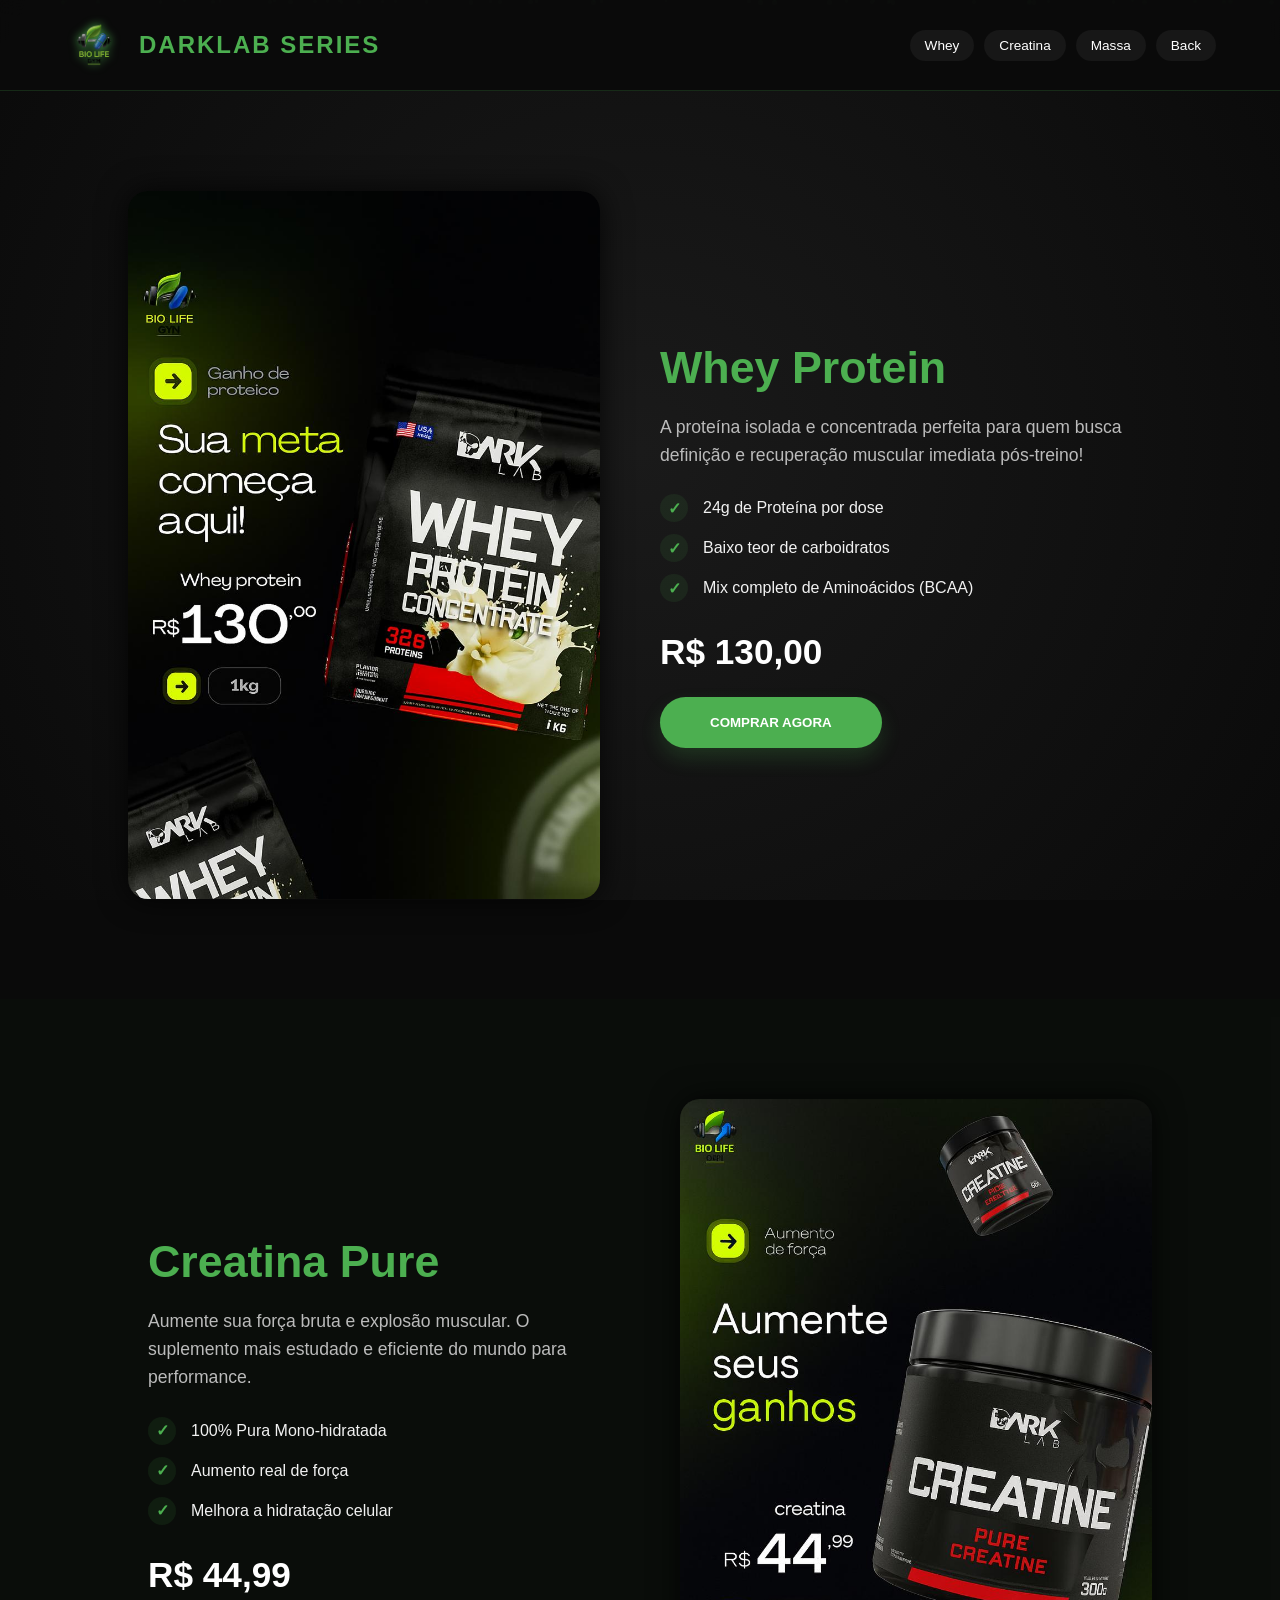
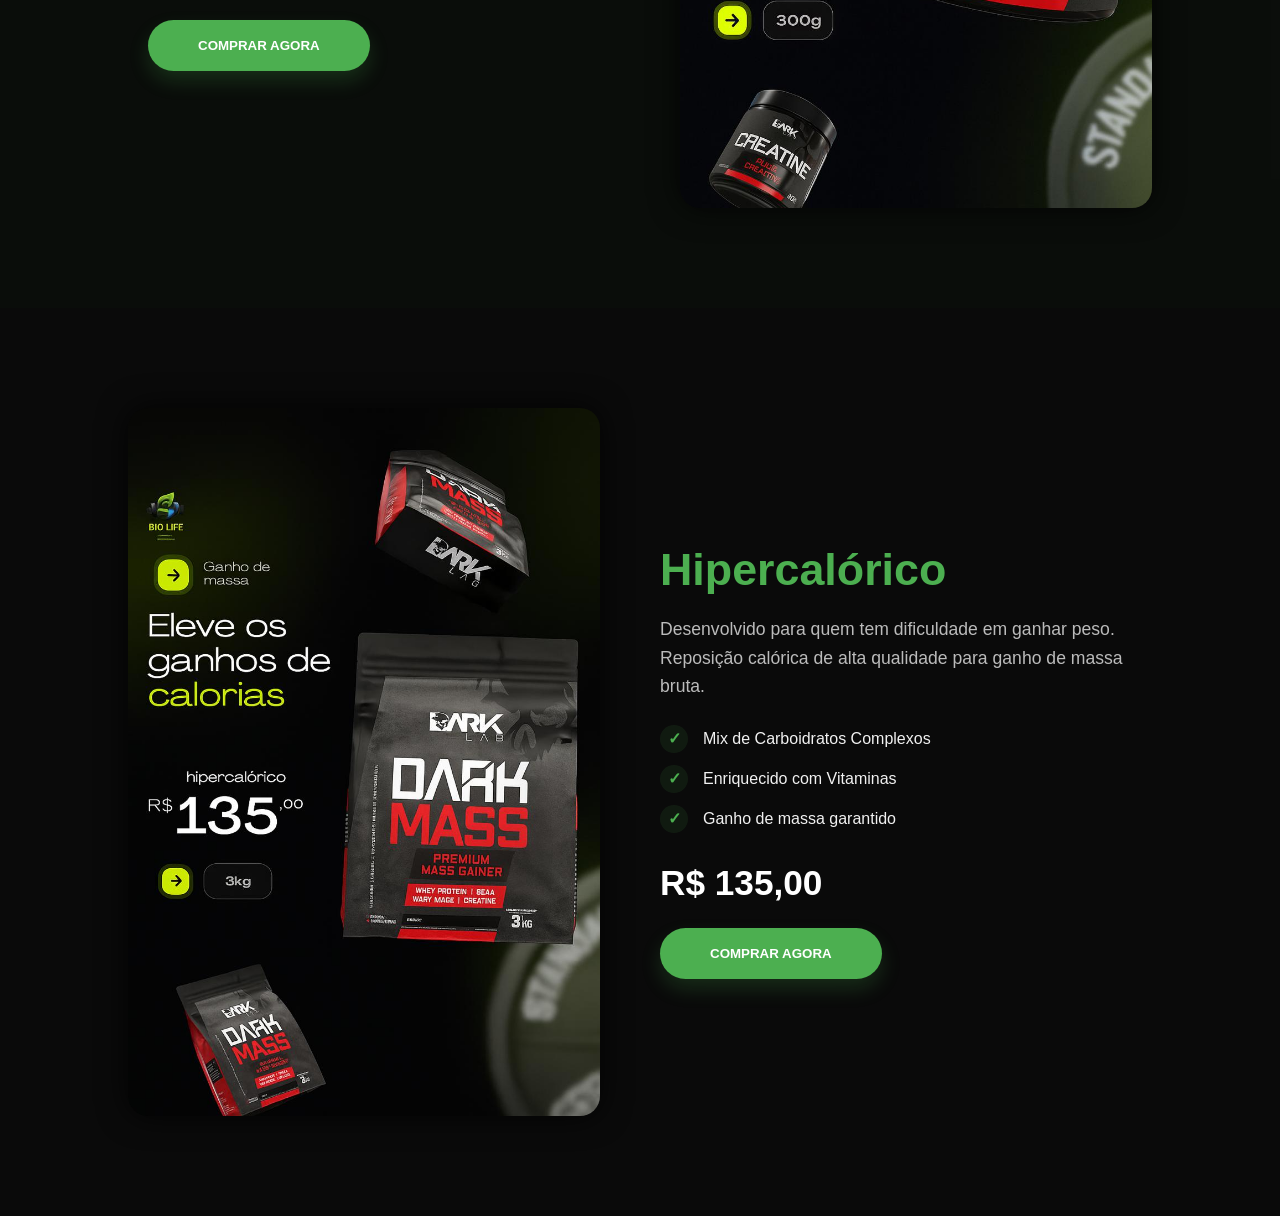
==== commit 3da3f84b: "site-fix" ====
--- a/darklab.html
+++ b/darklab.html
@@ -266,7 +266,7 @@
     </div>
     <div class="info-panel">
       <h2>Whey Protein</h2>
-      <p>A proteína isolada e concentrada perfeita para quem busca definição e recuperação muscular imediata pós-treino.</p>
+      <p>A proteína isolada e concentrada perfeita para quem busca definição e recuperação muscular imediata pós-treino!</p>
       <ul class="features">
         <li>24g de Proteína por dose</li>
         <li>Baixo teor de carboidratos</li>
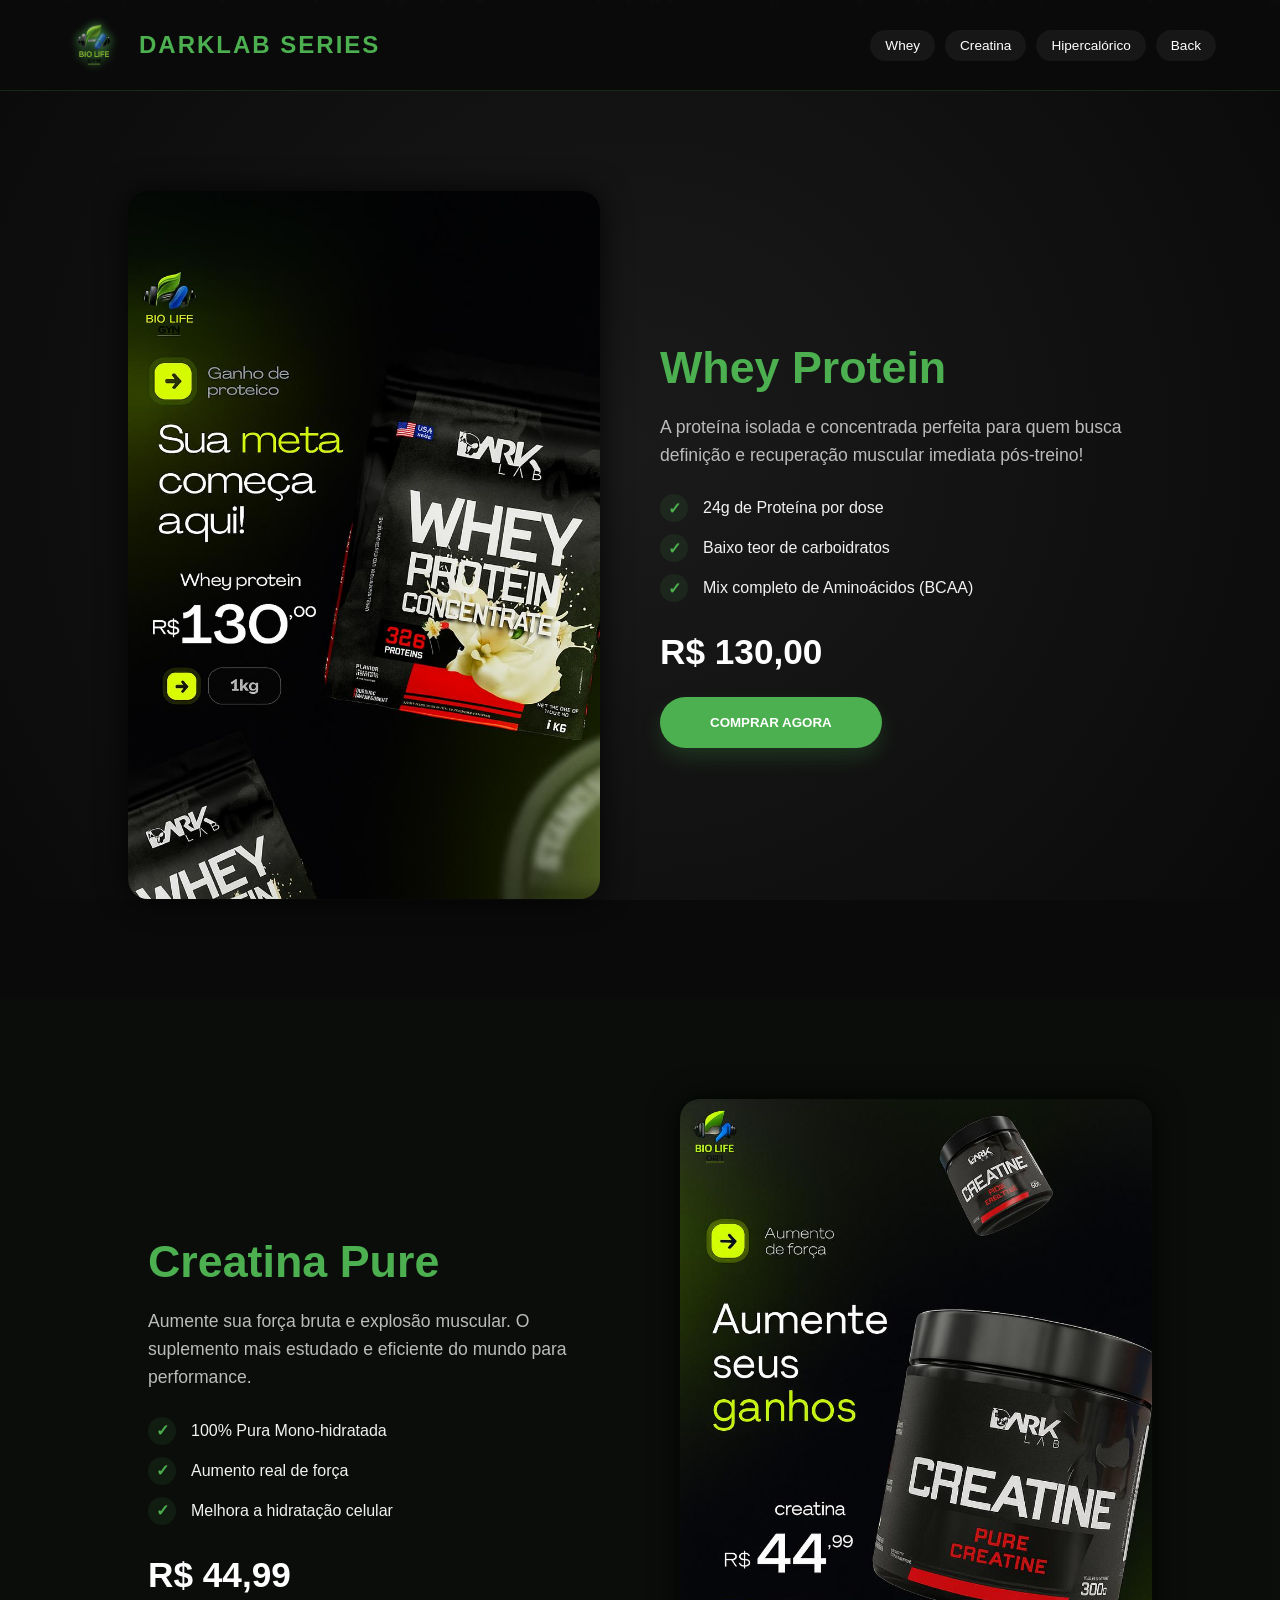
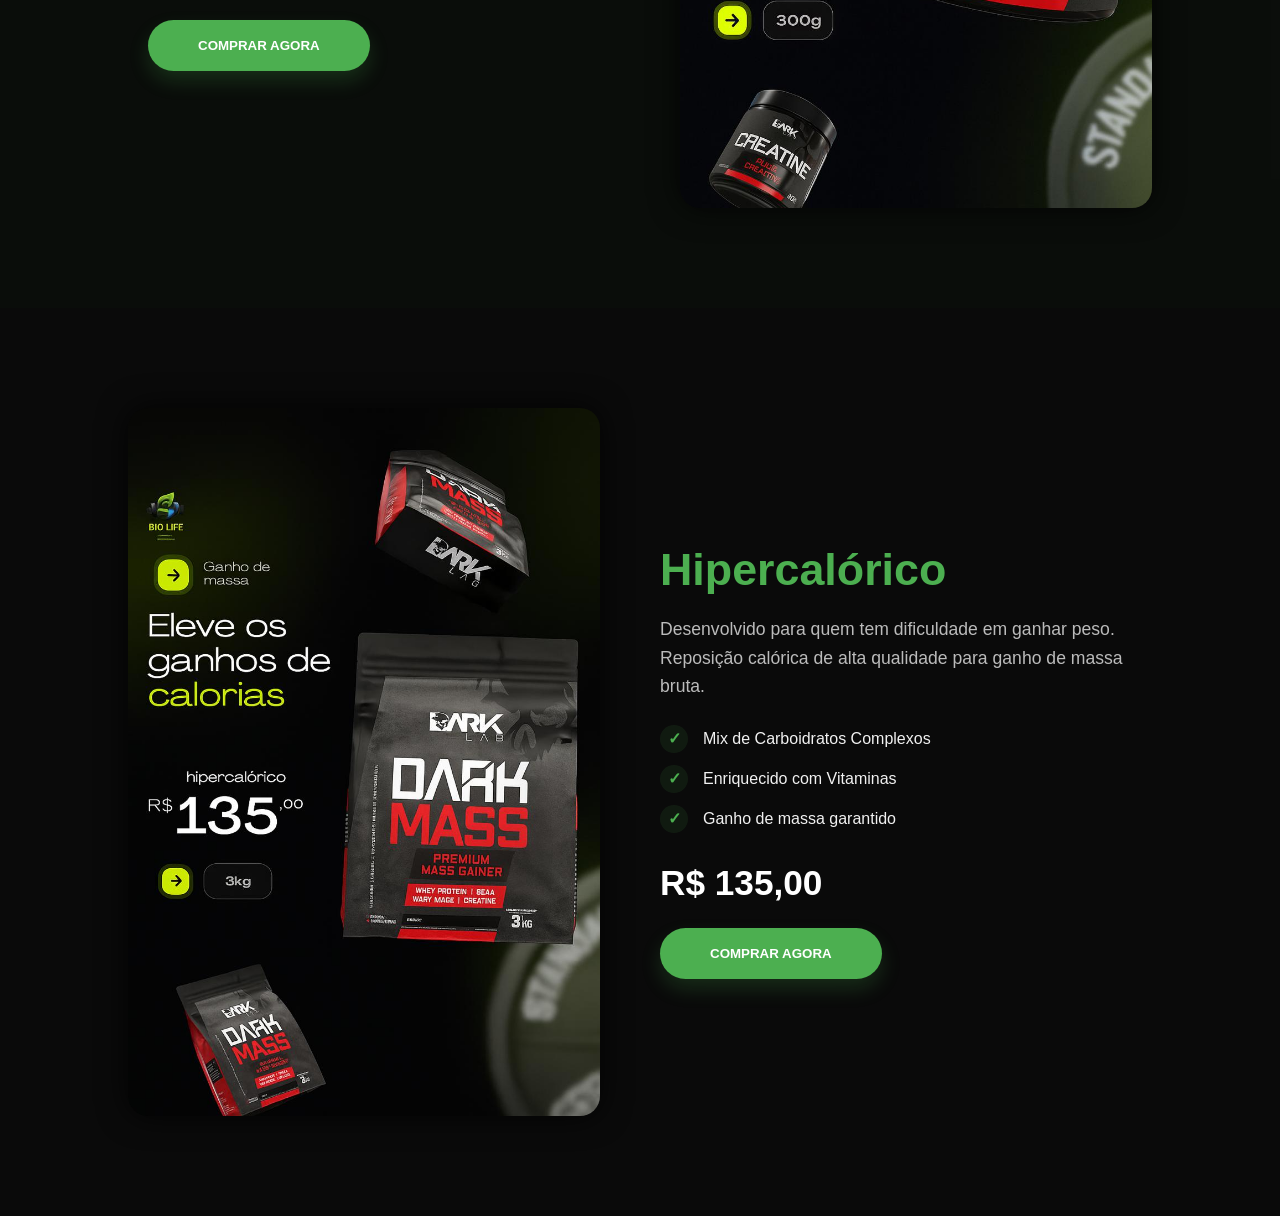
==== commit 1e0094d4: "feat: configurando ambiente sandbox asaas e rotas de webhook" ====
--- a/darklab.html
+++ b/darklab.html
@@ -252,7 +252,7 @@
       <nav class="nav-buttons">
         <a href="#whey">Whey</a>
         <a href="#creatina">Creatina</a>
-        <a href="#hipercalorico">Massa</a>
+        <a href="#hipercalorico">Hipercalórico</a>
         <a href="index.html">Back</a>
       </nav>
     </div>
